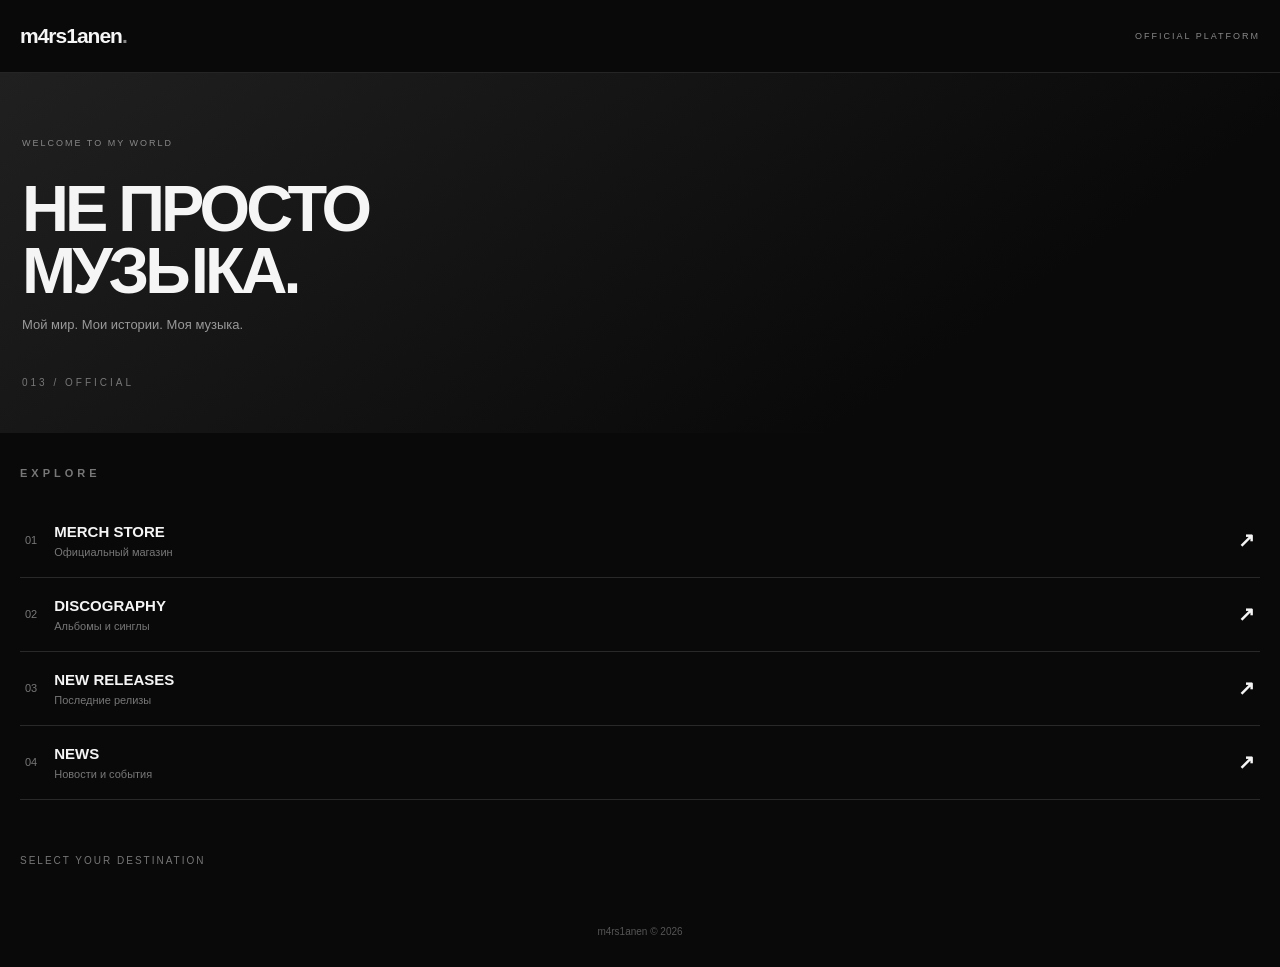
==== index.html @ fedfc9b4 "Prepare GitHub Pages" ====
<!DOCTYPE html>
<html lang="ru">
<head>
<meta charset="UTF-8">
<meta name="viewport" content="width=device-width, initial-scale=1">
<meta name="theme-color" content="#090909">
<title>m4rs1anen — Official</title>
<script src="https://telegram.org/js/telegram-web-app.js"></script>
<link rel="stylesheet" href="css/style.css">
</head>
<body>

<header>
  <div class="logo">m4rs1anen<span>.</span></div>
  <div class="official">OFFICIAL PLATFORM</div>
</header>

<main>
  <section class="hero">
    <div class="hero-label">WELCOME TO MY WORLD</div>
    <h1>НЕ ПРОСТО<br>МУЗЫКА.</h1>
    <p>Мой мир. Мои истории. Моя музыка.</p>
    <div class="hero-number">013 / OFFICIAL</div>
  </section>

  <section class="sections">
    <h2>EXPLORE</h2>

    <div class="menu-card" onclick="openSection('merch')">
      <span>01</span>
      <div><h3>MERCH STORE</h3><p>Официальный магазин</p></div>
      <b>↗</b>
    </div>

    <div class="menu-card" onclick="openSection('music')">
      <span>02</span>
      <div><h3>DISCOGRAPHY</h3><p>Альбомы и синглы</p></div>
      <b>↗</b>
    </div>

    <div class="menu-card" onclick="openSection('releases')">
      <span>03</span>
      <div><h3>NEW RELEASES</h3><p>Последние релизы</p></div>
      <b>↗</b>
    </div>

    <div class="menu-card" onclick="openSection('news')">
      <span>04</span>
      <div><h3>NEWS</h3><p>Новости и события</p></div>
      <b>↗</b>
    </div>
  </section>

  <section id="content">
    <p>SELECT YOUR DESTINATION</p>
  </section>
</main>

<footer>m4rs1anen © 2026</footer>

<script src="js/app.js"></script>
</body>
</html>
---- css/style.css ----
* {
  box-sizing: border-box;
}

body {
  margin: 0;
  background: #090909;
  color: #f5f5f5;
  font-family: Arial, sans-serif;
}

header {
  padding: 24px 20px;
  display: flex;
  justify-content: space-between;
  align-items: center;
  border-bottom: 1px solid #252525;
}

.logo {
  font-size: 21px;
  font-weight: 900;
  letter-spacing: -1px;
}

.logo span {
  color: #888;
}

.official, .hero-label {
  font-size: 9px;
  letter-spacing: 2px;
  color: #888;
}

.hero {
  padding: 65px 22px 45px;
  min-height: 310px;
  background: linear-gradient(145deg, #202020, #090909 75%);
}

.hero h1 {
  font-size: clamp(42px, 12vw, 65px);
  line-height: .95;
  letter-spacing: -4px;
  margin: 30px 0 15px;
}

.hero p {
  color: #999;
  font-size: 13px;
}

.hero-number {
  margin-top: 45px;
  font-size: 10px;
  color: #777;
  letter-spacing: 3px;
}

.sections {
  padding: 25px 20px;
}

.sections h2 {
  font-size: 11px;
  letter-spacing: 4px;
  color: #777;
  margin-bottom: 25px;
}

.menu-card {
  display: flex;
  align-items: center;
  gap: 17px;
  padding: 19px 5px;
  border-bottom: 1px solid #292929;
  cursor: pointer;
}

.menu-card > span {
  color: #777;
  font-size: 11px;
}

.menu-card div {
  flex: 1;
}

.menu-card h3 {
  font-size: 15px;
  margin: 0 0 6px;
}

.menu-card p {
  color: #777;
  font-size: 11px;
  margin: 0;
}

.menu-card b {
  font-size: 20px;
}

#content {
  padding: 20px;
  color: #777;
  font-size: 10px;
  letter-spacing: 2px;
}

footer {
  padding: 30px 20px;
  text-align: center;
  font-size: 10px;
  color: #555;
}
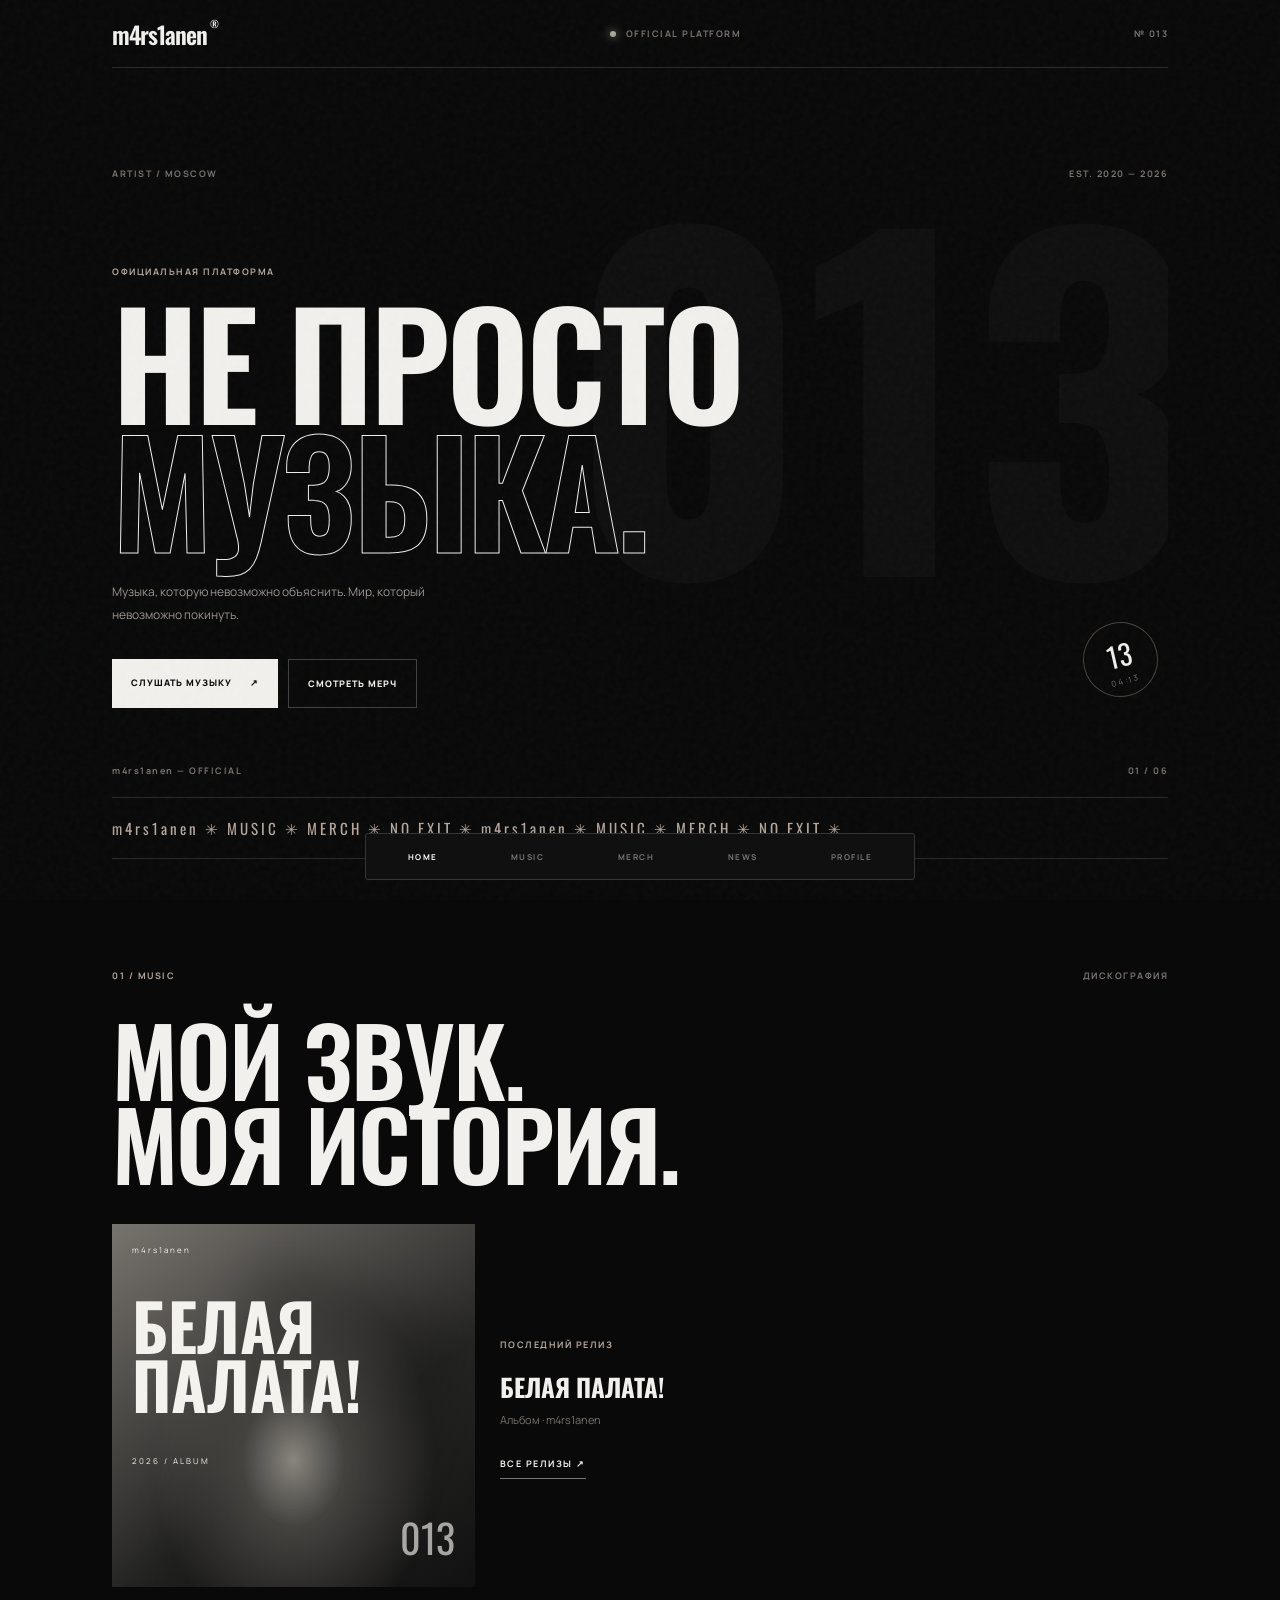
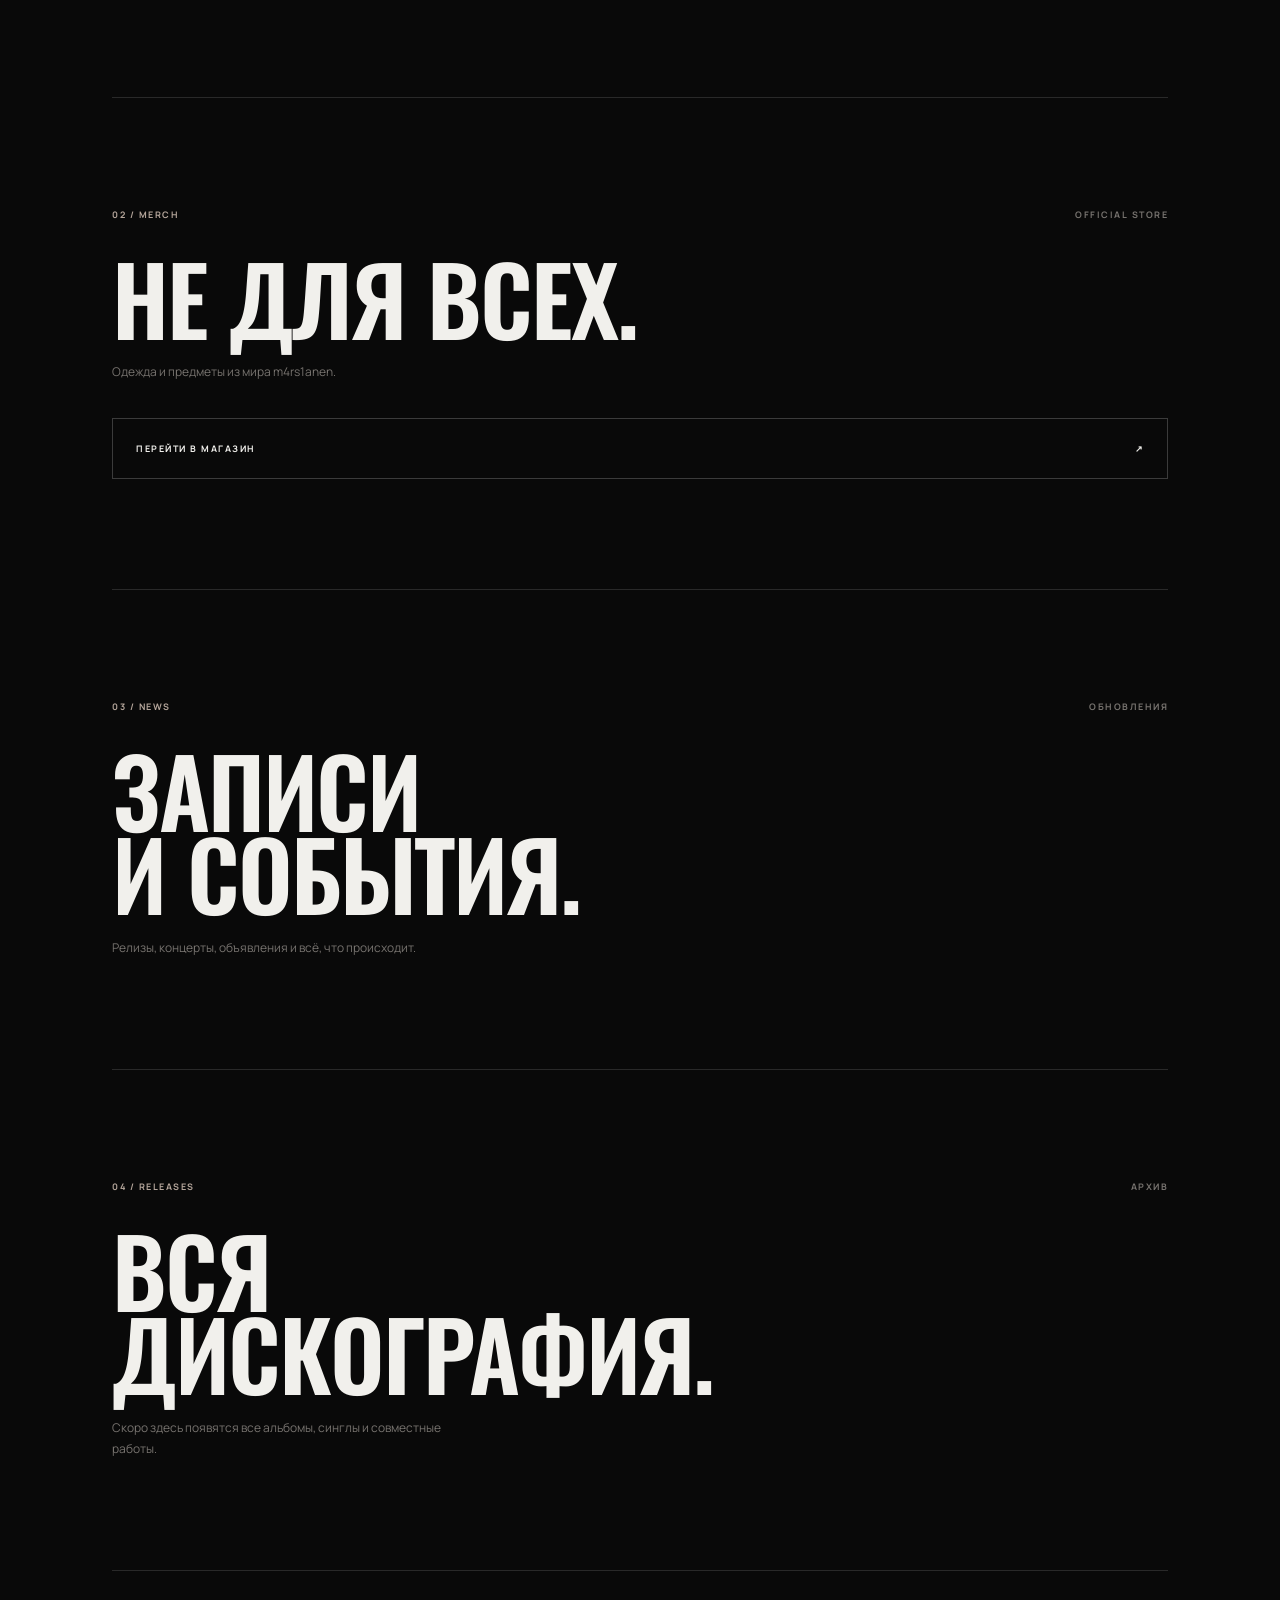
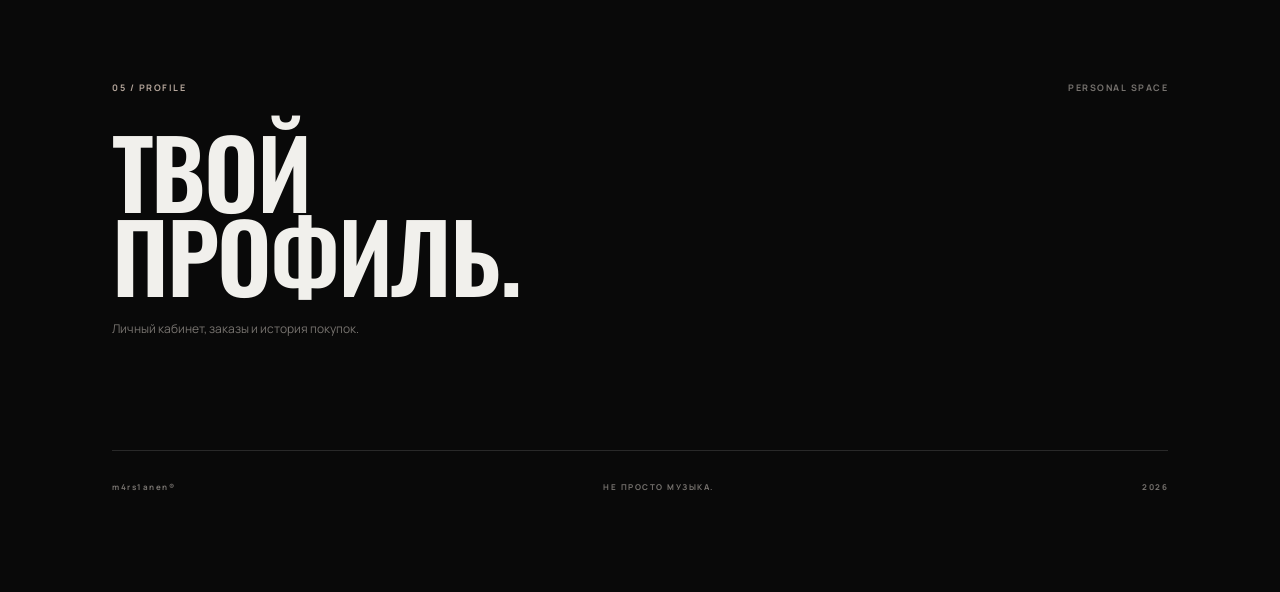
==== commit f6f5b147: "Create official dark homepage" ====
--- a/index.html
+++ b/index.html
@@ -1,63 +1,165 @@
 <!DOCTYPE html>
 <html lang="ru">
 <head>
-<meta charset="UTF-8">
-<meta name="viewport" content="width=device-width, initial-scale=1">
-<meta name="theme-color" content="#090909">
-<title>m4rs1anen — Official</title>
-<script src="https://telegram.org/js/telegram-web-app.js"></script>
-<link rel="stylesheet" href="css/style.css">
+    <meta charset="UTF-8">
+    <meta name="viewport" content="width=device-width, initial-scale=1.0">
+    <meta name="theme-color" content="#090909">
+    <title>m4rs1anen — OFFICIAL</title>
+    <link rel="stylesheet" href="./css/style.css">
+    <script src="https://telegram.org/js/telegram-web-app.js"></script>
 </head>
 <body>
 
-<header>
-  <div class="logo">m4rs1anen<span>.</span></div>
-  <div class="official">OFFICIAL PLATFORM</div>
-</header>
+<div class="app-shell">
 
-<main>
-  <section class="hero">
-    <div class="hero-label">WELCOME TO MY WORLD</div>
-    <h1>НЕ ПРОСТО<br>МУЗЫКА.</h1>
-    <p>Мой мир. Мои истории. Моя музыка.</p>
-    <div class="hero-number">013 / OFFICIAL</div>
-  </section>
+    <header class="topbar">
+        <a href="#home" class="brand">m4rs1anen<span>®</span></a>
+        <div class="top-status">
+            <i></i> OFFICIAL PLATFORM
+        </div>
+        <span class="edition">№ 013</span>
+    </header>
 
-  <section class="sections">
-    <h2>EXPLORE</h2>
+    <main>
 
-    <div class="menu-card" onclick="openSection('merch')">
-      <span>01</span>
-      <div><h3>MERCH STORE</h3><p>Официальный магазин</p></div>
-      <b>↗</b>
-    </div>
+        <section class="hero" id="home">
+            <div class="hero-meta">
+                <span>ARTIST / MOSCOW</span>
+                <span>EST. 2020 — 2026</span>
+            </div>
 
-    <div class="menu-card" onclick="openSection('music')">
-      <span>02</span>
-      <div><h3>DISCOGRAPHY</h3><p>Альбомы и синглы</p></div>
-      <b>↗</b>
-    </div>
+            <p class="eyebrow">ОФИЦИАЛЬНАЯ ПЛАТФОРМА</p>
 
-    <div class="menu-card" onclick="openSection('releases')">
-      <span>03</span>
-      <div><h3>NEW RELEASES</h3><p>Последние релизы</p></div>
-      <b>↗</b>
-    </div>
+            <h1>
+                НЕ ПРОСТО<br>
+                <span>МУЗЫКА.</span>
+            </h1>
 
-    <div class="menu-card" onclick="openSection('news')">
-      <span>04</span>
-      <div><h3>NEWS</h3><p>Новости и события</p></div>
-      <b>↗</b>
-    </div>
-  </section>
+            <p class="hero-copy">
+                Музыка, которую невозможно объяснить.
+                Мир, который невозможно покинуть.
+            </p>
 
-  <section id="content">
-    <p>SELECT YOUR DESTINATION</p>
-  </section>
-</main>
+            <div class="hero-actions">
+                <a href="#music" class="button-primary">
+                    СЛУШАТЬ МУЗЫКУ <span>↗</span>
+                </a>
+                <a href="#merch" class="button-secondary">
+                    СМОТРЕТЬ МЕРЧ
+                </a>
+            </div>
 
-<footer>m4rs1anen © 2026</footer>
+            <div class="hero-stamp">
+                <span>13</span>
+                <small>04:13</small>
+            </div>
 
-<script src="js/app.js"></script>
+            <div class="hero-bottom">
+                <span>m4rs1anen — OFFICIAL</span>
+                <span>01 / 06</span>
+            </div>
+        </section>
+
+        <div class="ticker">
+            <div>
+                m4rs1anen ✳ MUSIC ✳ MERCH ✳ NO EXIT ✳
+                m4rs1anen ✳ MUSIC ✳ MERCH ✳ NO EXIT ✳
+            </div>
+        </div>
+
+        <section class="content-section" id="music">
+            <div class="section-top">
+                <span class="section-index">01 / MUSIC</span>
+                <span class="section-note">ДИСКОГРАФИЯ</span>
+            </div>
+
+            <h2>МОЙ ЗВУК.<br>МОЯ ИСТОРИЯ.</h2>
+
+            <div class="release-card">
+                <div class="release-art">
+                    <span>m4rs1anen</span>
+                    <strong>БЕЛАЯ<br>ПАЛАТА!</strong>
+                    <small>2026 / ALBUM</small>
+                    <div class="art-number">013</div>
+                </div>
+
+                <div class="release-info">
+                    <span>ПОСЛЕДНИЙ РЕЛИЗ</span>
+                    <h3>БЕЛАЯ ПАЛАТА!</h3>
+                    <p>Альбом · m4rs1anen</p>
+                    <a href="#releases">ВСЕ РЕЛИЗЫ ↗</a>
+                </div>
+            </div>
+        </section>
+
+        <section class="content-section" id="merch">
+            <div class="section-top">
+                <span class="section-index">02 / MERCH</span>
+                <span class="section-note">OFFICIAL STORE</span>
+            </div>
+
+            <h2>НЕ ДЛЯ ВСЕХ.</h2>
+            <p class="section-description">
+                Одежда и предметы из мира m4rs1anen.
+            </p>
+
+            <a href="#store" class="wide-link">
+                ПЕРЕЙТИ В МАГАЗИН <span>↗</span>
+            </a>
+        </section>
+
+        <section class="content-section" id="news">
+            <div class="section-top">
+                <span class="section-index">03 / NEWS</span>
+                <span class="section-note">ОБНОВЛЕНИЯ</span>
+            </div>
+
+            <h2>ЗАПИСИ<br>И СОБЫТИЯ.</h2>
+            <p class="section-description">
+                Релизы, концерты, объявления и всё, что происходит.
+            </p>
+        </section>
+
+        <section class="content-section" id="releases">
+            <div class="section-top">
+                <span class="section-index">04 / RELEASES</span>
+                <span class="section-note">АРХИВ</span>
+            </div>
+            <h2>ВСЯ<br>ДИСКОГРАФИЯ.</h2>
+            <p class="section-description">
+                Скоро здесь появятся все альбомы, синглы и совместные работы.
+            </p>
+        </section>
+
+        <section class="content-section profile-section" id="profile">
+            <div class="section-top">
+                <span class="section-index">05 / PROFILE</span>
+                <span class="section-note">PERSONAL SPACE</span>
+            </div>
+            <h2>ТВОЙ<br>ПРОФИЛЬ.</h2>
+            <p class="section-description">
+                Личный кабинет, заказы и история покупок.
+            </p>
+        </section>
+
+    </main>
+
+    <footer>
+        <span>m4rs1anen®</span>
+        <span>НЕ ПРОСТО МУЗЫКА.</span>
+        <span>2026</span>
+    </footer>
+
+    <nav class="bottom-nav">
+        <a href="#home" class="active">HOME</a>
+        <a href="#music">MUSIC</a>
+        <a href="#merch">MERCH</a>
+        <a href="#news">NEWS</a>
+        <a href="#profile">PROFILE</a>
+    </nav>
+
+</div>
+
+<script src="./js/app.js"></script>
 </body>
 </html>
--- a/css/style.css
+++ b/css/style.css
@@ -1,117 +1,471 @@
+@import url('https://fonts.googleapis.com/css2?family=Manrope:wght@400;500;600;700;800&family=Oswald:wght@400;500;600;700&display=swap');
+
+:root {
+    --bg: #090909;
+    --panel: #111111;
+    --white: #f1f0ec;
+    --muted: #77736f;
+    --line: #292929;
+    --accent: #b5a69b;
+}
+
 * {
-  box-sizing: border-box;
+    margin: 0;
+    padding: 0;
+    box-sizing: border-box;
+}
+
+html {
+    scroll-behavior: smooth;
+    scroll-padding-top: 75px;
 }
 
 body {
-  margin: 0;
-  background: #090909;
-  color: #f5f5f5;
-  font-family: Arial, sans-serif;
-}
-
-header {
-  padding: 24px 20px;
-  display: flex;
-  justify-content: space-between;
-  align-items: center;
-  border-bottom: 1px solid #252525;
-}
-
-.logo {
-  font-size: 21px;
-  font-weight: 900;
-  letter-spacing: -1px;
-}
-
-.logo span {
-  color: #888;
-}
-
-.official, .hero-label {
-  font-size: 9px;
-  letter-spacing: 2px;
-  color: #888;
+    background: var(--bg);
+    color: var(--white);
+    font-family: 'Manrope', sans-serif;
+    overflow-x: hidden;
+}
+
+body::before {
+    content: "";
+    position: fixed;
+    inset: 0;
+    pointer-events: none;
+    z-index: 20;
+    opacity: .12;
+    background-image: url("data:image/svg+xml,%3Csvg viewBox='0 0 180 180' xmlns='http://www.w3.org/2000/svg'%3E%3Cfilter id='n'%3E%3CfeTurbulence type='fractalNoise' baseFrequency='.9' numOctaves='3' stitchTiles='stitch'/%3E%3C/filter%3E%3Crect width='100%25' height='100%25' filter='url(%23n)' opacity='.25'/%3E%3C/svg%3E");
+}
+
+a {
+    color: inherit;
+    text-decoration: none;
+}
+
+.app-shell {
+    width: 100%;
+    max-width: 1100px;
+    margin: auto;
+    padding: 0 22px;
+}
+
+.topbar {
+    height: 68px;
+    display: flex;
+    align-items: center;
+    justify-content: space-between;
+    border-bottom: 1px solid var(--line);
+}
+
+.brand {
+    font-family: 'Oswald', sans-serif;
+    font-size: 24px;
+    font-weight: 600;
+    letter-spacing: -1px;
+}
+
+.brand span {
+    font-size: 10px;
+    vertical-align: top;
+    margin-left: 3px;
+}
+
+.top-status,
+.edition,
+.hero-meta,
+.eyebrow,
+.hero-bottom,
+.section-top,
+.release-info > span,
+.release-info > a,
+.wide-link,
+footer,
+.bottom-nav {
+    font-size: 9px;
+    letter-spacing: 1.5px;
+    font-weight: 700;
+}
+
+.top-status {
+    color: var(--muted);
+}
+
+.top-status i {
+    display: inline-block;
+    width: 6px;
+    height: 6px;
+    background: #a6a89b;
+    border-radius: 50%;
+    margin-right: 6px;
+    box-shadow: 0 0 10px #a6a89b;
+}
+
+.edition {
+    color: var(--muted);
 }
 
 .hero {
-  padding: 65px 22px 45px;
-  min-height: 310px;
-  background: linear-gradient(145deg, #202020, #090909 75%);
-}
-
-.hero h1 {
-  font-size: clamp(42px, 12vw, 65px);
-  line-height: .95;
-  letter-spacing: -4px;
-  margin: 30px 0 15px;
-}
-
-.hero p {
-  color: #999;
-  font-size: 13px;
-}
-
-.hero-number {
-  margin-top: 45px;
-  font-size: 10px;
-  color: #777;
-  letter-spacing: 3px;
-}
-
-.sections {
-  padding: 25px 20px;
-}
-
-.sections h2 {
-  font-size: 11px;
-  letter-spacing: 4px;
-  color: #777;
-  margin-bottom: 25px;
-}
-
-.menu-card {
-  display: flex;
-  align-items: center;
-  gap: 17px;
-  padding: 19px 5px;
-  border-bottom: 1px solid #292929;
-  cursor: pointer;
-}
-
-.menu-card > span {
-  color: #777;
-  font-size: 11px;
-}
-
-.menu-card div {
-  flex: 1;
-}
-
-.menu-card h3 {
-  font-size: 15px;
-  margin: 0 0 6px;
-}
-
-.menu-card p {
-  color: #777;
-  font-size: 11px;
-  margin: 0;
-}
-
-.menu-card b {
-  font-size: 20px;
-}
-
-#content {
-  padding: 20px;
-  color: #777;
-  font-size: 10px;
-  letter-spacing: 2px;
+    min-height: 620px;
+    position: relative;
+    display: flex;
+    flex-direction: column;
+    justify-content: center;
+    padding: 75px 0 65px;
+    border-bottom: 1px solid var(--line);
+    overflow: hidden;
+}
+
+.hero::before {
+    content: "013";
+    position: absolute;
+    right: -25px;
+    top: 100px;
+    font-family: 'Oswald', sans-serif;
+    font-size: clamp(190px, 45vw, 430px);
+    font-weight: 700;
+    line-height: 1;
+    color: rgba(255,255,255,.025);
+    pointer-events: none;
+}
+
+.hero-meta {
+    display: flex;
+    justify-content: space-between;
+    color: var(--muted);
+    margin-bottom: 85px;
+}
+
+.eyebrow {
+    color: var(--accent);
+    margin-bottom: 18px;
+}
+
+.hero h1,
+.content-section h2 {
+    font-family: 'Oswald', sans-serif;
+    font-size: clamp(66px, 14vw, 145px);
+    font-weight: 600;
+    line-height: .88;
+    letter-spacing: -4px;
+    position: relative;
+    z-index: 1;
+}
+
+.hero h1 span {
+    color: transparent;
+    -webkit-text-stroke: 1px #eee;
+}
+
+.hero-copy {
+    max-width: 330px;
+    margin-top: 30px;
+    color: #99948e;
+    font-size: 12px;
+    line-height: 1.9;
+}
+
+.hero-actions {
+    display: flex;
+    flex-wrap: wrap;
+    gap: 10px;
+    margin-top: 32px;
+}
+
+.button-primary,
+.button-secondary {
+    padding: 17px 19px;
+    font-size: 9px;
+    letter-spacing: 1px;
+    font-weight: 800;
+    transition: .25s;
+}
+
+.button-primary {
+    background: var(--white);
+    color: #090909;
+}
+
+.button-primary span {
+    margin-left: 15px;
+}
+
+.button-primary:hover {
+    background: var(--accent);
+}
+
+.button-secondary {
+    border: 1px solid #414141;
+}
+
+.button-secondary:hover {
+    border-color: var(--white);
+}
+
+.hero-stamp {
+    position: absolute;
+    right: 10px;
+    bottom: 100px;
+    width: 75px;
+    height: 75px;
+    border: 1px solid #48433f;
+    border-radius: 50%;
+    display: flex;
+    flex-direction: column;
+    align-items: center;
+    justify-content: center;
+    transform: rotate(-13deg);
+}
+
+.hero-stamp span {
+    font-family: 'Oswald', sans-serif;
+    font-size: 28px;
+}
+
+.hero-stamp small {
+    font-size: 8px;
+    letter-spacing: 2px;
+    color: var(--muted);
+}
+
+.hero-bottom {
+    position: absolute;
+    bottom: 20px;
+    left: 0;
+    right: 0;
+    display: flex;
+    justify-content: space-between;
+    color: var(--muted);
+}
+
+.ticker {
+    overflow: hidden;
+    white-space: nowrap;
+    padding: 19px 0;
+    border-bottom: 1px solid var(--line);
+    color: var(--accent);
+    font-family: 'Oswald', sans-serif;
+    font-size: 15px;
+    letter-spacing: 3px;
+}
+
+.ticker div {
+    display: inline-block;
+    animation: ticker 28s linear infinite;
+}
+
+@keyframes ticker {
+    from { transform: translateX(0); }
+    to { transform: translateX(-50%); }
+}
+
+.content-section {
+    padding: 85px 0;
+    border-bottom: 1px solid var(--line);
+}
+
+.section-top {
+    display: flex;
+    justify-content: space-between;
+    margin-bottom: 35px;
+}
+
+.section-index {
+    color: var(--accent);
+}
+
+.section-note {
+    color: var(--muted);
+}
+
+.content-section h2 {
+    font-size: clamp(50px, 10vw, 95px);
+    letter-spacing: -2px;
+}
+
+.section-description {
+    color: var(--muted);
+    font-size: 12px;
+    line-height: 1.8;
+    margin-top: 22px;
+    max-width: 350px;
+}
+
+.release-card {
+    margin-top: 40px;
+    display: grid;
+    grid-template-columns: 1fr 1fr;
+    gap: 25px;
+    align-items: center;
+}
+
+.release-art {
+    aspect-ratio: 1;
+    background:
+        radial-gradient(ellipse at 50% 65%, #aaa69d 0%, #55534f 20%, transparent 55%),
+        linear-gradient(145deg, #77736d, #262625 60%, #111);
+    position: relative;
+    padding: 20px;
+    overflow: hidden;
+    display: flex;
+    flex-direction: column;
+    justify-content: space-between;
+    color: #f4f2ed;
+}
+
+.release-art::after {
+    content: "";
+    position: absolute;
+    width: 60%;
+    height: 120%;
+    left: 20%;
+    top: 15%;
+    background: rgba(0,0,0,.2);
+    filter: blur(25px);
+    transform: rotate(20deg);
+}
+
+.release-art > * {
+    position: relative;
+    z-index: 1;
+}
+
+.release-art > span,
+.release-art small {
+    font-size: 8px;
+    letter-spacing: 2px;
+}
+
+.release-art strong {
+    font-family: 'Oswald', sans-serif;
+    font-size: clamp(30px, 8vw, 65px);
+    line-height: .9;
+}
+
+.art-number {
+    font-family: 'Oswald', sans-serif;
+    font-size: 40px;
+    text-align: right;
+    opacity: .65;
+}
+
+.release-info > span {
+    color: var(--accent);
+}
+
+.release-info h3 {
+    font-family: 'Oswald', sans-serif;
+    font-size: 25px;
+    margin-top: 15px;
+}
+
+.release-info p {
+    font-size: 11px;
+    color: var(--muted);
+    margin-top: 7px;
+}
+
+.release-info > a {
+    display: inline-block;
+    margin-top: 30px;
+    padding-bottom: 8px;
+    border-bottom: 1px solid #777;
+}
+
+.wide-link {
+    margin-top: 35px;
+    border: 1px solid #3b3b3b;
+    padding: 23px;
+    display: flex;
+    justify-content: space-between;
+    transition: .2s;
+}
+
+.wide-link:hover {
+    background: var(--white);
+    color: var(--bg);
+}
+
+.profile-section {
+    padding-bottom: 110px;
 }
 
 footer {
-  padding: 30px 20px;
-  text-align: center;
-  font-size: 10px;
-  color: #555;
-}
+    display: flex;
+    justify-content: space-between;
+    padding: 30px 0 100px;
+    color: var(--muted);
+    font-size: 8px;
+}
+
+.bottom-nav {
+    position: fixed;
+    z-index: 30;
+    left: 50%;
+    bottom: 12px;
+    transform: translateX(-50%);
+    width: calc(100% - 24px);
+    max-width: 550px;
+    background: rgba(18,18,18,.94);
+    backdrop-filter: blur(20px);
+    border: 1px solid #353535;
+    display: flex;
+    justify-content: space-around;
+    padding: 17px 5px;
+    border-radius: 3px;
+}
+
+.bottom-nav a {
+    color: #777;
+    font-size: 8px;
+    transition: .2s;
+}
+
+.bottom-nav a.active,
+.bottom-nav a:hover {
+    color: #fff;
+}
+
+@media (min-width: 700px) {
+    .hero {
+        min-height: 730px;
+    }
+
+    .content-section {
+        padding: 110px 0;
+    }
+
+    .release-card {
+        max-width: 750px;
+    }
+
+    .bottom-nav {
+        bottom: 20px;
+    }
+}
+
+@media (max-width: 380px) {
+    .app-shell {
+        padding: 0 15px;
+    }
+
+    .top-status {
+        font-size: 7px;
+    }
+
+    .hero h1 {
+        letter-spacing: -2px;
+    }
+
+    .bottom-nav a {
+        font-size: 7px;
+        letter-spacing: .5px;
+    }
+
+    .release-card {
+        gap: 14px;
+    }
+
+    .release-info h3 {
+        font-size: 19px;
+    }
+}
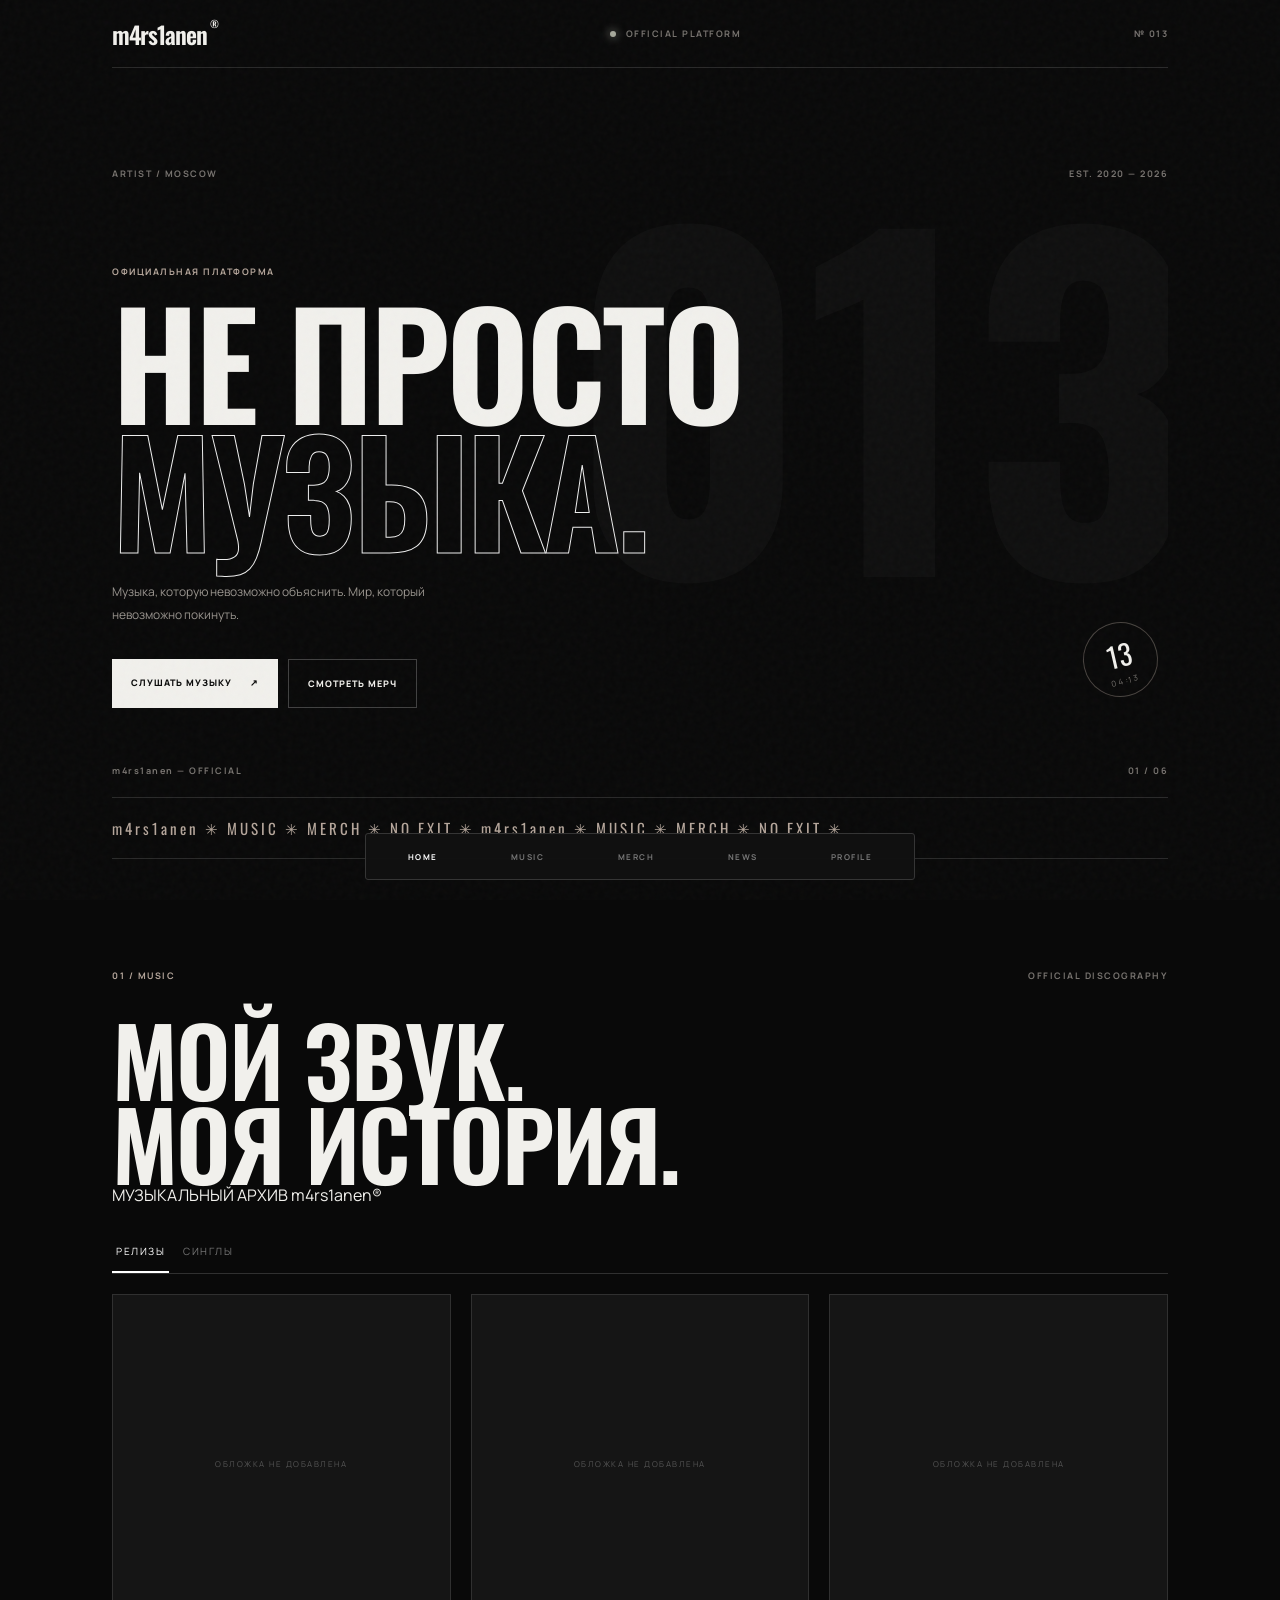
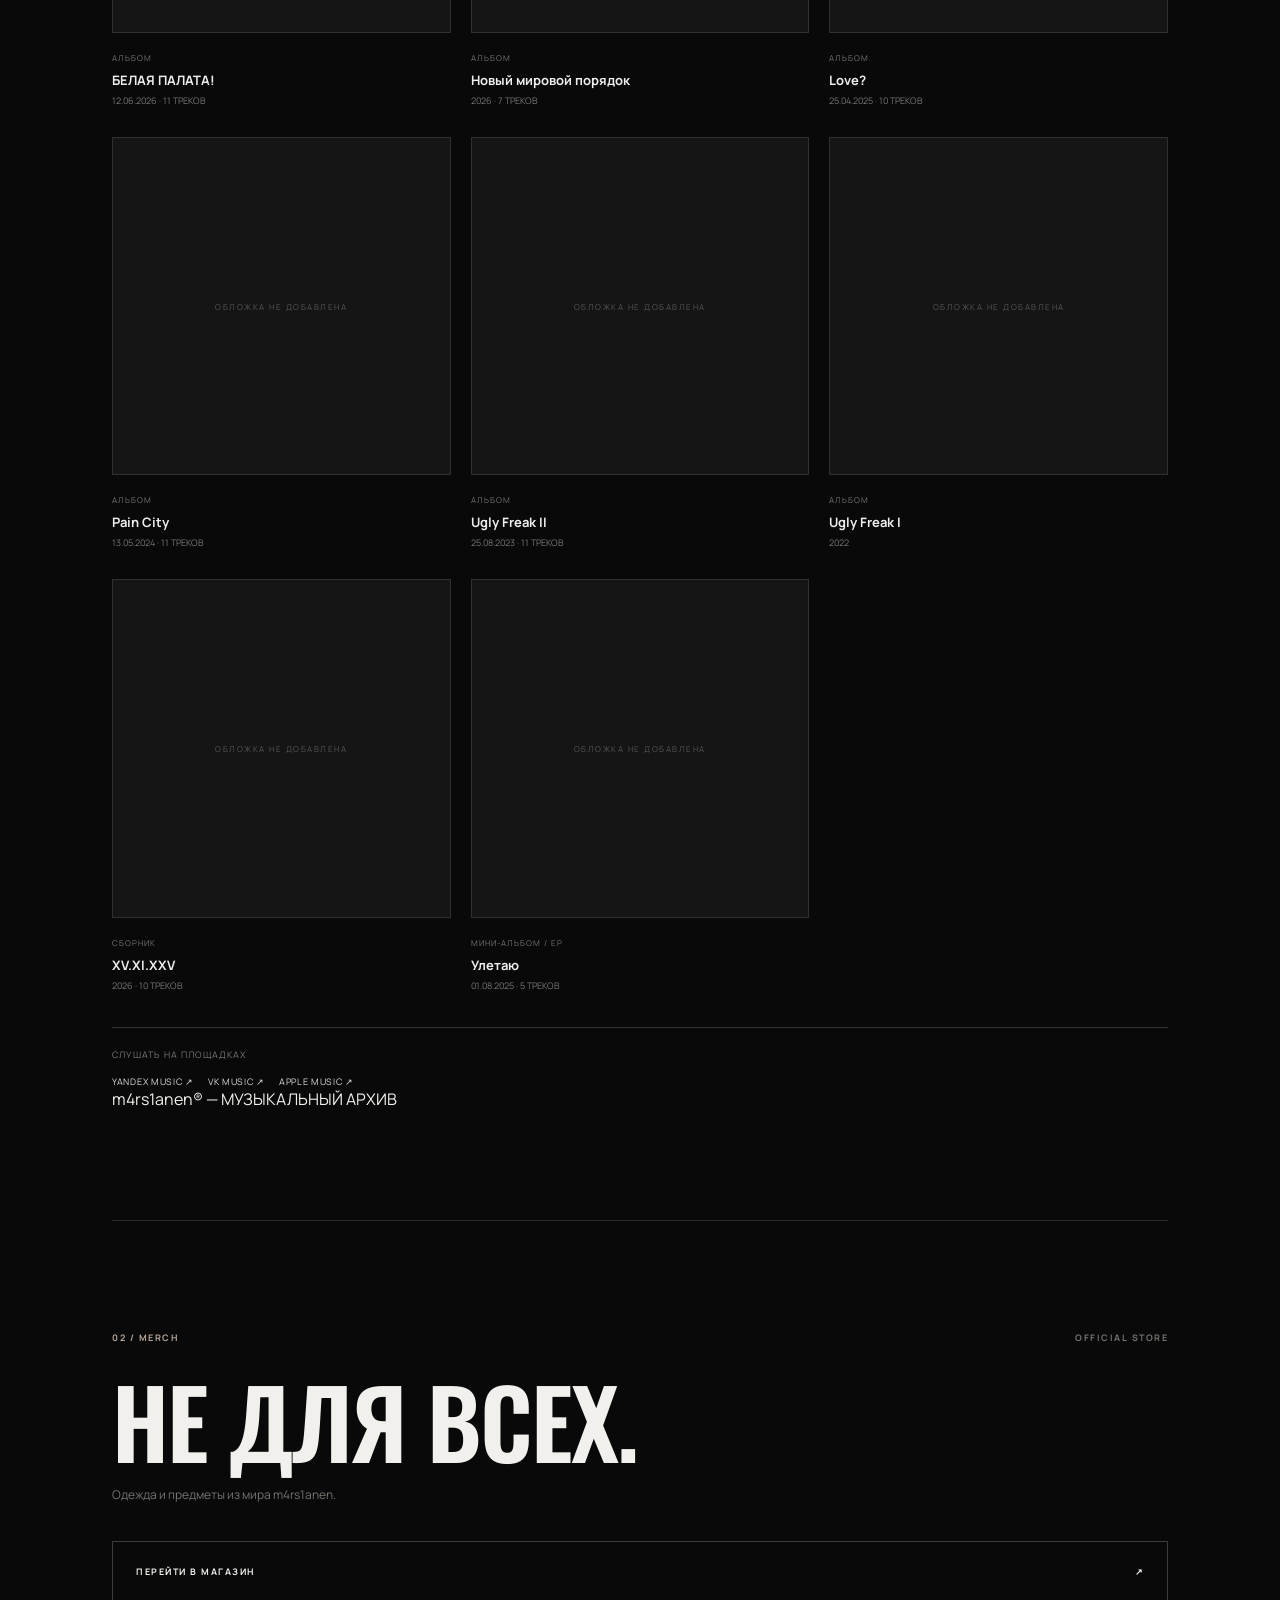
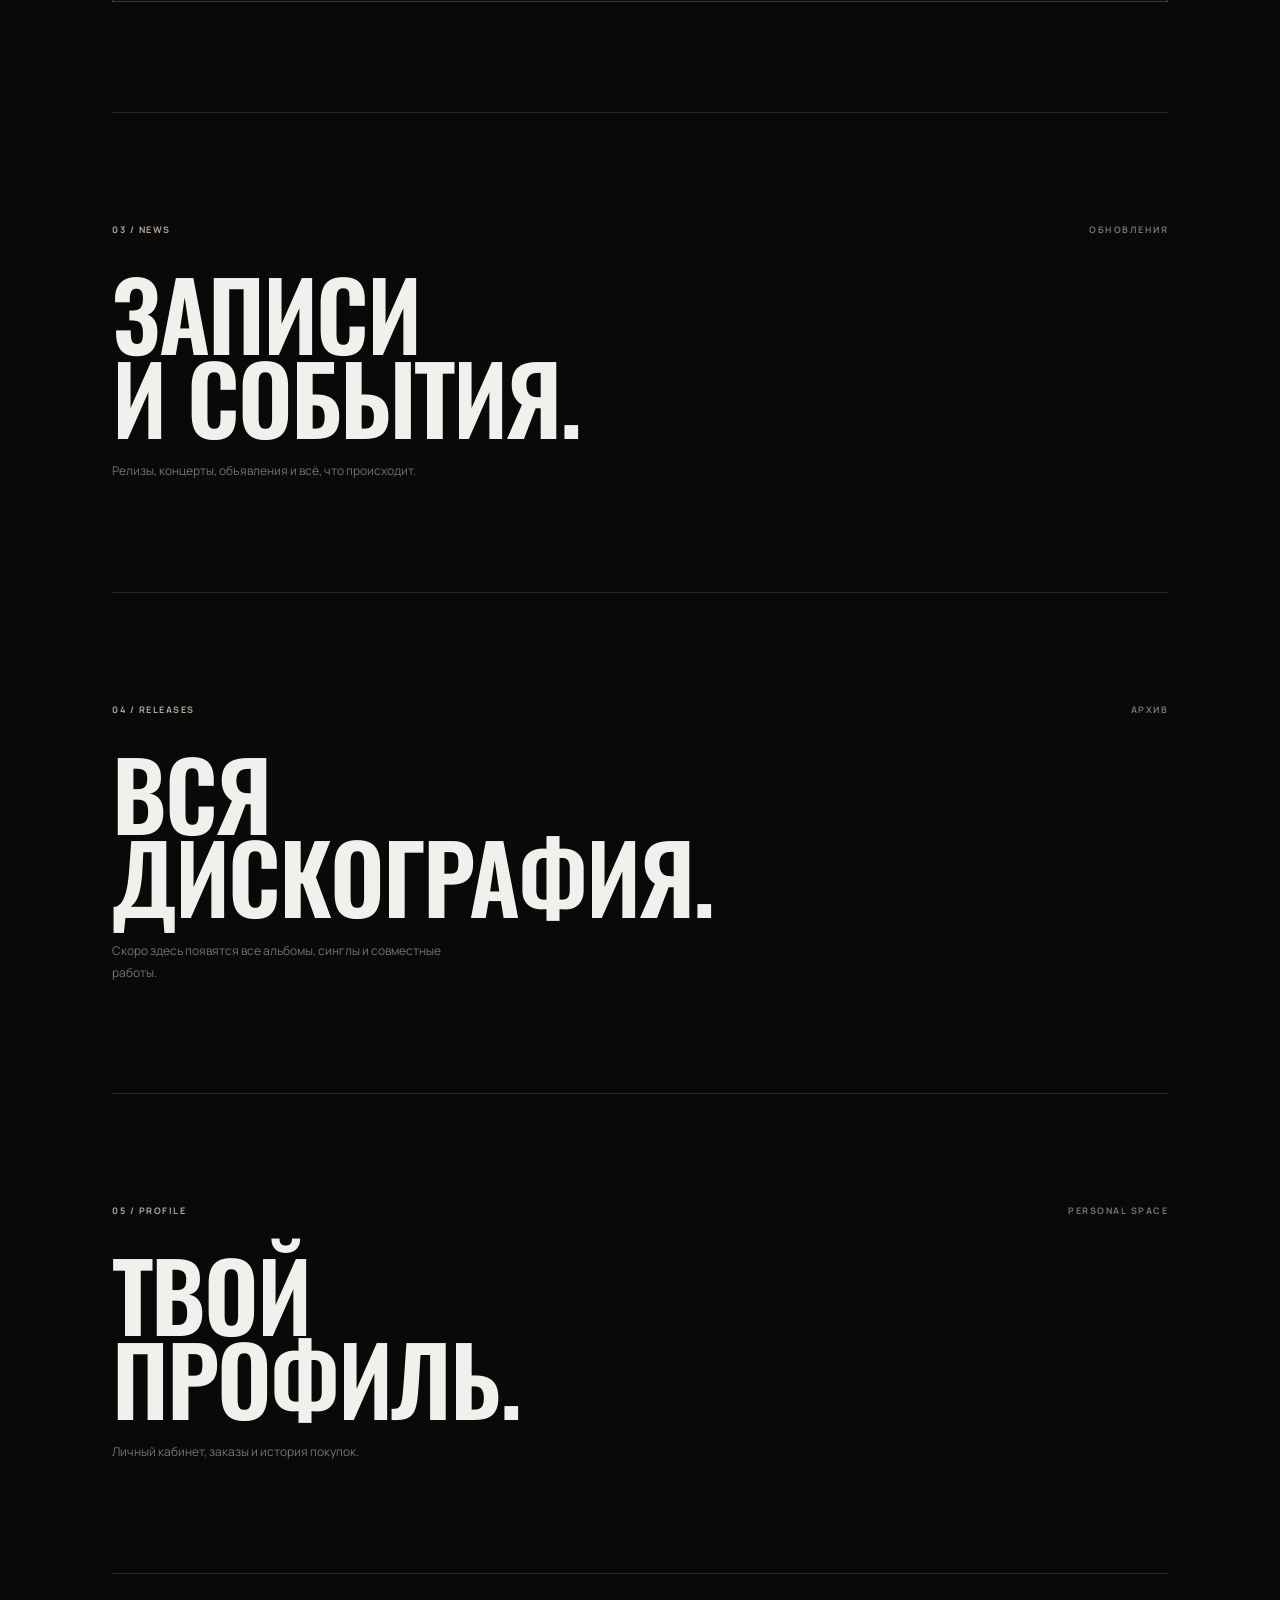
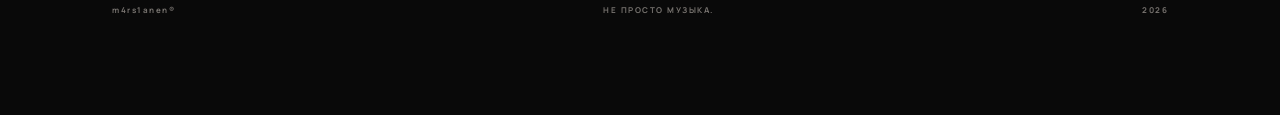
==== commit f78fc02a: "Add dynamic official music catalog" ====
--- a/index.html
+++ b/index.html
@@ -67,30 +67,45 @@
             </div>
         </div>
 
-        <section class="content-section" id="music">
-            <div class="section-top">
-                <span class="section-index">01 / MUSIC</span>
-                <span class="section-note">ДИСКОГРАФИЯ</span>
-            </div>
+        <section class="content-section music-section" id="music">
+    <div class="section-top">
+        <span class="section-index">01 / MUSIC</span>
+        <span class="section-note">OFFICIAL DISCOGRAPHY</span>
+    </div>
 
-            <h2>МОЙ ЗВУК.<br>МОЯ ИСТОРИЯ.</h2>
+    <h2>МОЙ ЗВУК.<br>МОЯ ИСТОРИЯ.</h2>
 
-            <div class="release-card">
-                <div class="release-art">
-                    <span>m4rs1anen</span>
-                    <strong>БЕЛАЯ<br>ПАЛАТА!</strong>
-                    <small>2026 / ALBUM</small>
-                    <div class="art-number">013</div>
-                </div>
+    <div class="music-catalog-heading">
+        <span>МУЗЫКАЛЬНЫЙ АРХИВ</span>
+        <span>m4rs1anen®</span>
+    </div>
 
-                <div class="release-info">
-                    <span>ПОСЛЕДНИЙ РЕЛИЗ</span>
-                    <h3>БЕЛАЯ ПАЛАТА!</h3>
-                    <p>Альбом · m4rs1anen</p>
-                    <a href="#releases">ВСЕ РЕЛИЗЫ ↗</a>
-                </div>
-            </div>
-        </section>
+    <div class="catalog-tabs">
+        <button class="catalog-tab active" data-catalog="releases">
+            РЕЛИЗЫ
+        </button>
+        <button class="catalog-tab" data-catalog="singles">
+            СИНГЛЫ
+        </button>
+    </div>
+
+    <div id="music-grid" class="music-grid">
+        <p class="music-loading">ЗАГРУЗКА МУЗЫКАЛЬНОГО АРХИВА...</p>
+    </div>
+
+    <div id="music-details" class="music-details" hidden></div>
+
+    <div class="music-platforms">
+        <span>СЛУШАТЬ НА ПЛОЩАДКАХ</span>
+        <a href="https://music.yandex.ru/artist/10161318" target="_blank" rel="noopener">YANDEX MUSIC ↗</a>
+        <a href="https://vk.ru/artist/7073549496363757635" target="_blank" rel="noopener">VK MUSIC ↗</a>
+        <a href="https://music.apple.com/ie/artist/m4rs1anen/1528858270" target="_blank" rel="noopener">APPLE MUSIC ↗</a>
+    </div>
+
+    <p class="music-disclaimer">
+        m4rs1anen® — МУЗЫКАЛЬНЫЙ АРХИВ
+    </p>
+</section>
 
         <section class="content-section" id="merch">
             <div class="section-top">
--- a/css/style.css
+++ b/css/style.css
@@ -469,3 +469,244 @@
         font-size: 19px;
     }
 }
+
+/* OFFICIAL MUSIC CATALOG */
+
+.music-catalog {
+    width: 100%;
+    margin-top: 30px;
+}
+
+.music-grid {
+    display: grid;
+    grid-template-columns: repeat(2, minmax(0, 1fr));
+    gap: 22px 12px;
+    margin-top: 20px;
+}
+
+.music-item {
+    min-width: 0;
+    cursor: pointer;
+}
+
+.music-cover {
+    position: relative;
+    width: 100%;
+    aspect-ratio: 1 / 1;
+    overflow: hidden;
+    background: #151515;
+    border: 1px solid #303030;
+    display: flex;
+    align-items: center;
+    justify-content: center;
+}
+
+.music-cover img {
+    width: 100%;
+    height: 100%;
+    object-fit: cover;
+    display: block;
+}
+
+.music-cover-empty {
+    color: #555;
+    font-size: 8px;
+    letter-spacing: 1.5px;
+    text-align: center;
+    padding: 10px;
+}
+
+.music-item-info {
+    padding-top: 11px;
+}
+
+.music-item-info > span {
+    color: var(--muted);
+    font-size: 8px;
+    letter-spacing: 1px;
+}
+
+.music-item-info h3 {
+    color: #eee;
+    font-size: 13px;
+    line-height: 1.3;
+    margin-top: 6px;
+    overflow-wrap: anywhere;
+}
+
+.music-item-info p {
+    color: #777;
+    font-size: 9px;
+    margin-top: 5px;
+}
+
+.music-item:active {
+    opacity: .7;
+}
+
+@media (max-width: 340px) {
+    .music-grid {
+        grid-template-columns: 1fr;
+    }
+}
+
+/* MUSIC CATALOG INTERFACE */
+
+.catalog-tabs {
+    display: flex;
+    gap: 10px;
+    margin-top: 25px;
+    border-bottom: 1px solid #303030;
+}
+
+.catalog-tab {
+    background: transparent;
+    border: 0;
+    border-bottom: 2px solid transparent;
+    padding: 13px 4px;
+    color: #777;
+    font: inherit;
+    font-size: 10px;
+    letter-spacing: 1.5px;
+    cursor: pointer;
+}
+
+.catalog-tab.active {
+    color: #fff;
+    border-bottom-color: #fff;
+}
+
+.music-loading {
+    grid-column: 1 / -1;
+    padding: 30px 0;
+    color: #777;
+    font-size: 10px;
+    letter-spacing: 1px;
+    line-height: 1.7;
+}
+
+.music-platforms {
+    display: flex;
+    flex-wrap: wrap;
+    gap: 14px;
+    margin-top: 35px;
+    padding-top: 20px;
+    border-top: 1px solid #303030;
+}
+
+.music-platforms span {
+    width: 100%;
+    color: #777;
+    font-size: 9px;
+    letter-spacing: 1px;
+}
+
+.music-platforms a {
+    color: #ddd;
+    font-size: 9px;
+    letter-spacing: .7px;
+}
+
+.music-platforms a:hover {
+    color: #fff;
+}
+
+.music-details {
+    margin-top: 25px;
+    padding-bottom: 20px;
+}
+
+.music-back {
+    display: block;
+    margin-bottom: 25px;
+    padding: 12px 0;
+    background: transparent;
+    border: 0;
+    color: #aaa;
+    font: inherit;
+    font-size: 10px;
+    letter-spacing: 1px;
+    cursor: pointer;
+}
+
+.music-detail-cover {
+    width: min(100%, 300px);
+    aspect-ratio: 1;
+    margin-bottom: 25px;
+    background: #151515;
+    border: 1px solid #303030;
+    display: flex;
+    align-items: center;
+    justify-content: center;
+    overflow: hidden;
+}
+
+.music-detail-cover img {
+    width: 100%;
+    height: 100%;
+    object-fit: cover;
+}
+
+.music-detail-title {
+    margin-top: 10px;
+    color: #fff;
+    font-size: 25px;
+    line-height: 1.2;
+    overflow-wrap: anywhere;
+}
+
+.music-detail-date {
+    margin-top: 8px;
+    color: #777;
+    font-size: 11px;
+}
+
+.music-track-heading {
+    margin-top: 35px;
+    margin-bottom: 15px;
+    padding-bottom: 12px;
+    border-bottom: 1px solid #303030;
+    color: #aaa;
+    font-size: 10px;
+    letter-spacing: 1.5px;
+}
+
+.music-track-list {
+    display: flex;
+    flex-direction: column;
+}
+
+.music-track {
+    display: grid;
+    grid-template-columns: 28px 1fr auto;
+    gap: 10px;
+    padding: 14px 0;
+    border-bottom: 1px solid #242424;
+    color: #ddd;
+    font-size: 11px;
+    line-height: 1.5;
+}
+
+.music-track span:first-child,
+.music-track span:last-child {
+    color: #777;
+    font-size: 10px;
+}
+
+.music-track span:nth-child(2) {
+    overflow-wrap: anywhere;
+}
+
+.music-item:focus-visible,
+.catalog-tab:focus-visible,
+.music-back:focus-visible {
+    outline: 1px solid #aaa;
+    outline-offset: 4px;
+}
+
+@media (min-width: 700px) {
+    .music-grid {
+        grid-template-columns: repeat(3, minmax(0, 1fr));
+        gap: 30px 20px;
+    }
+}
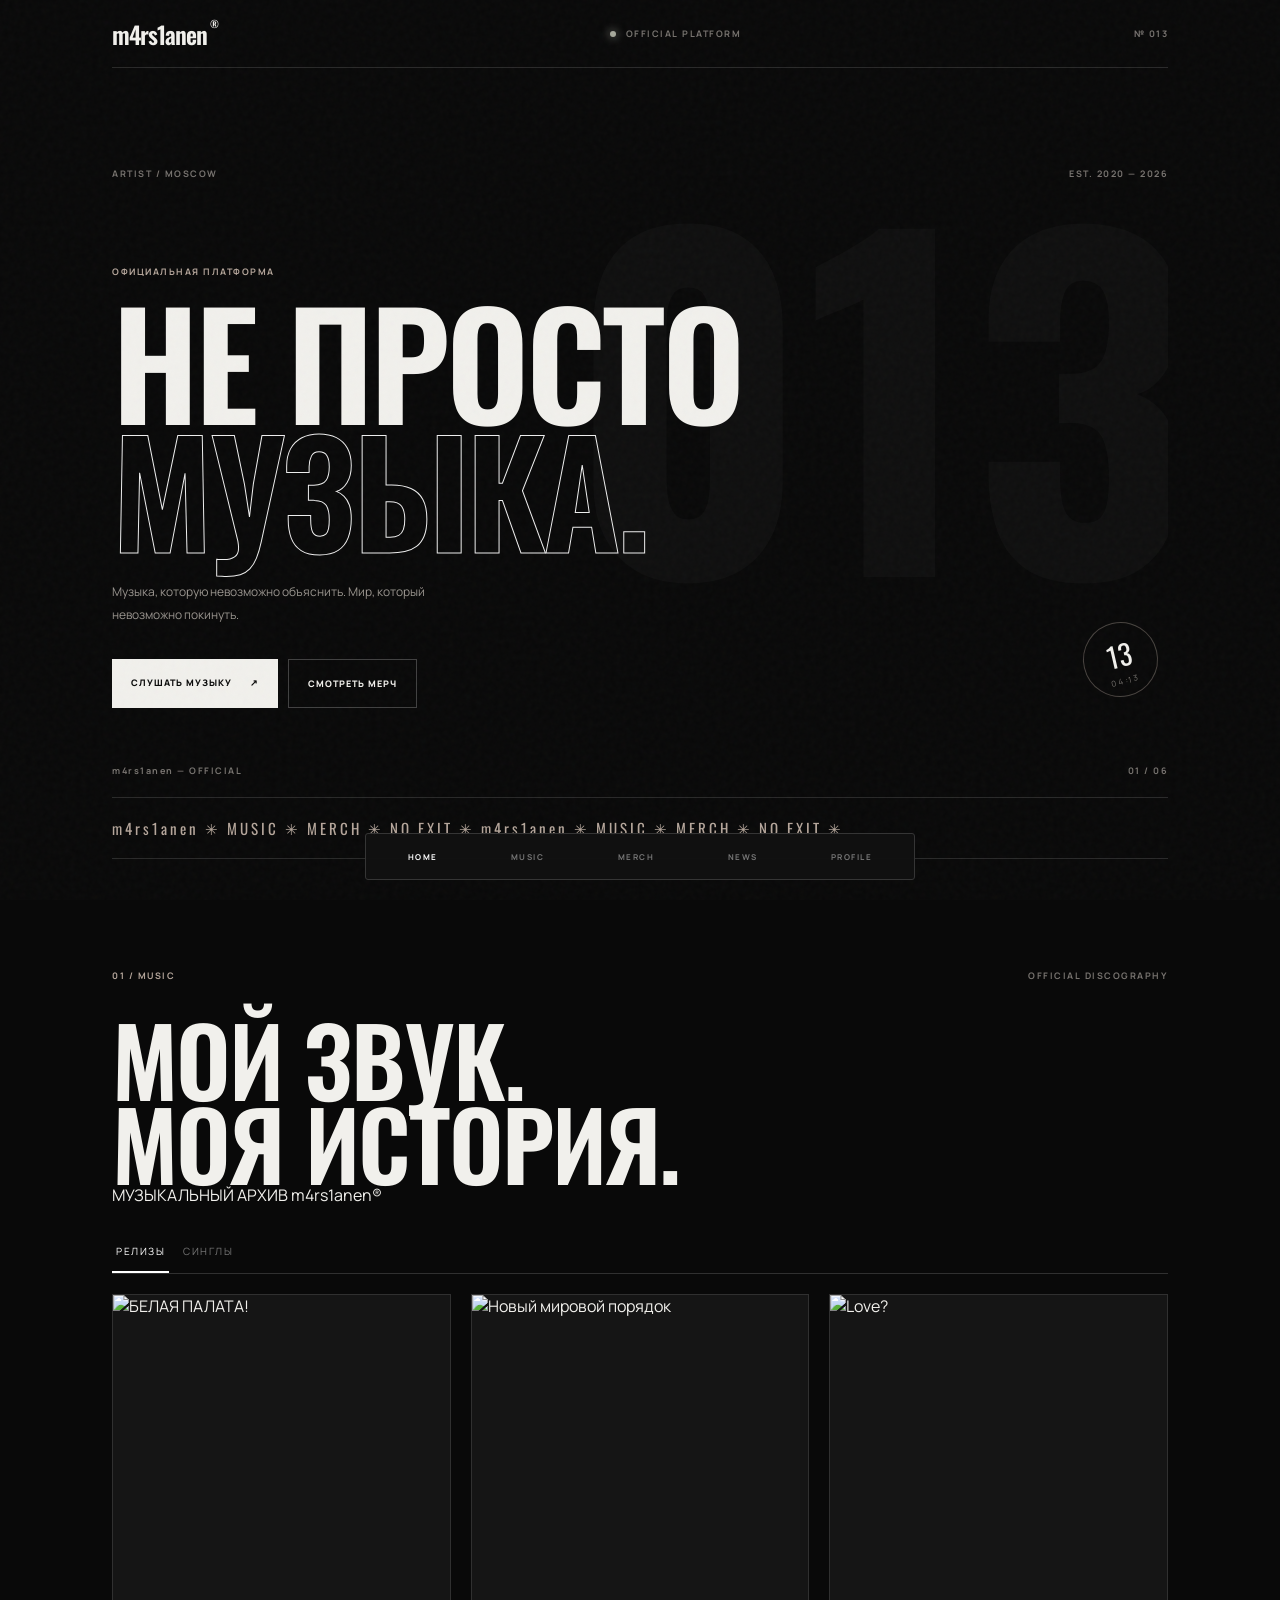
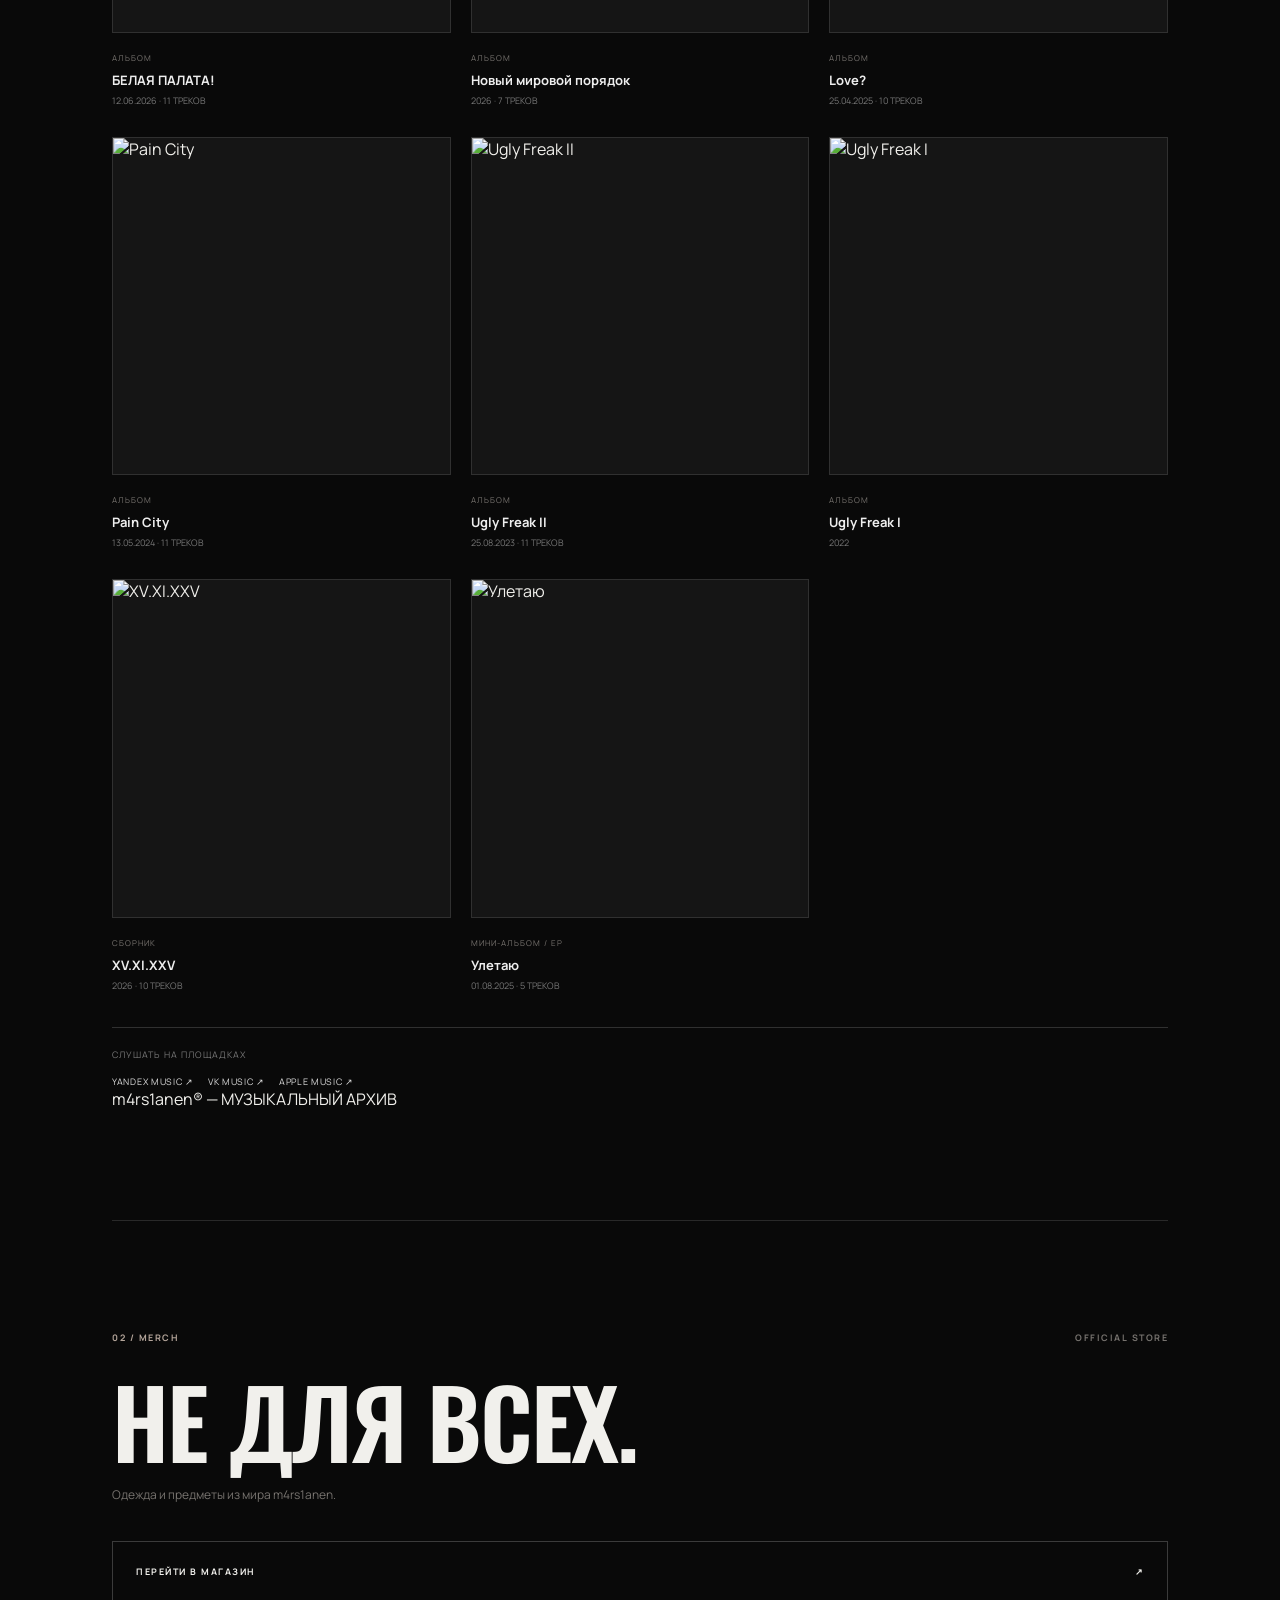
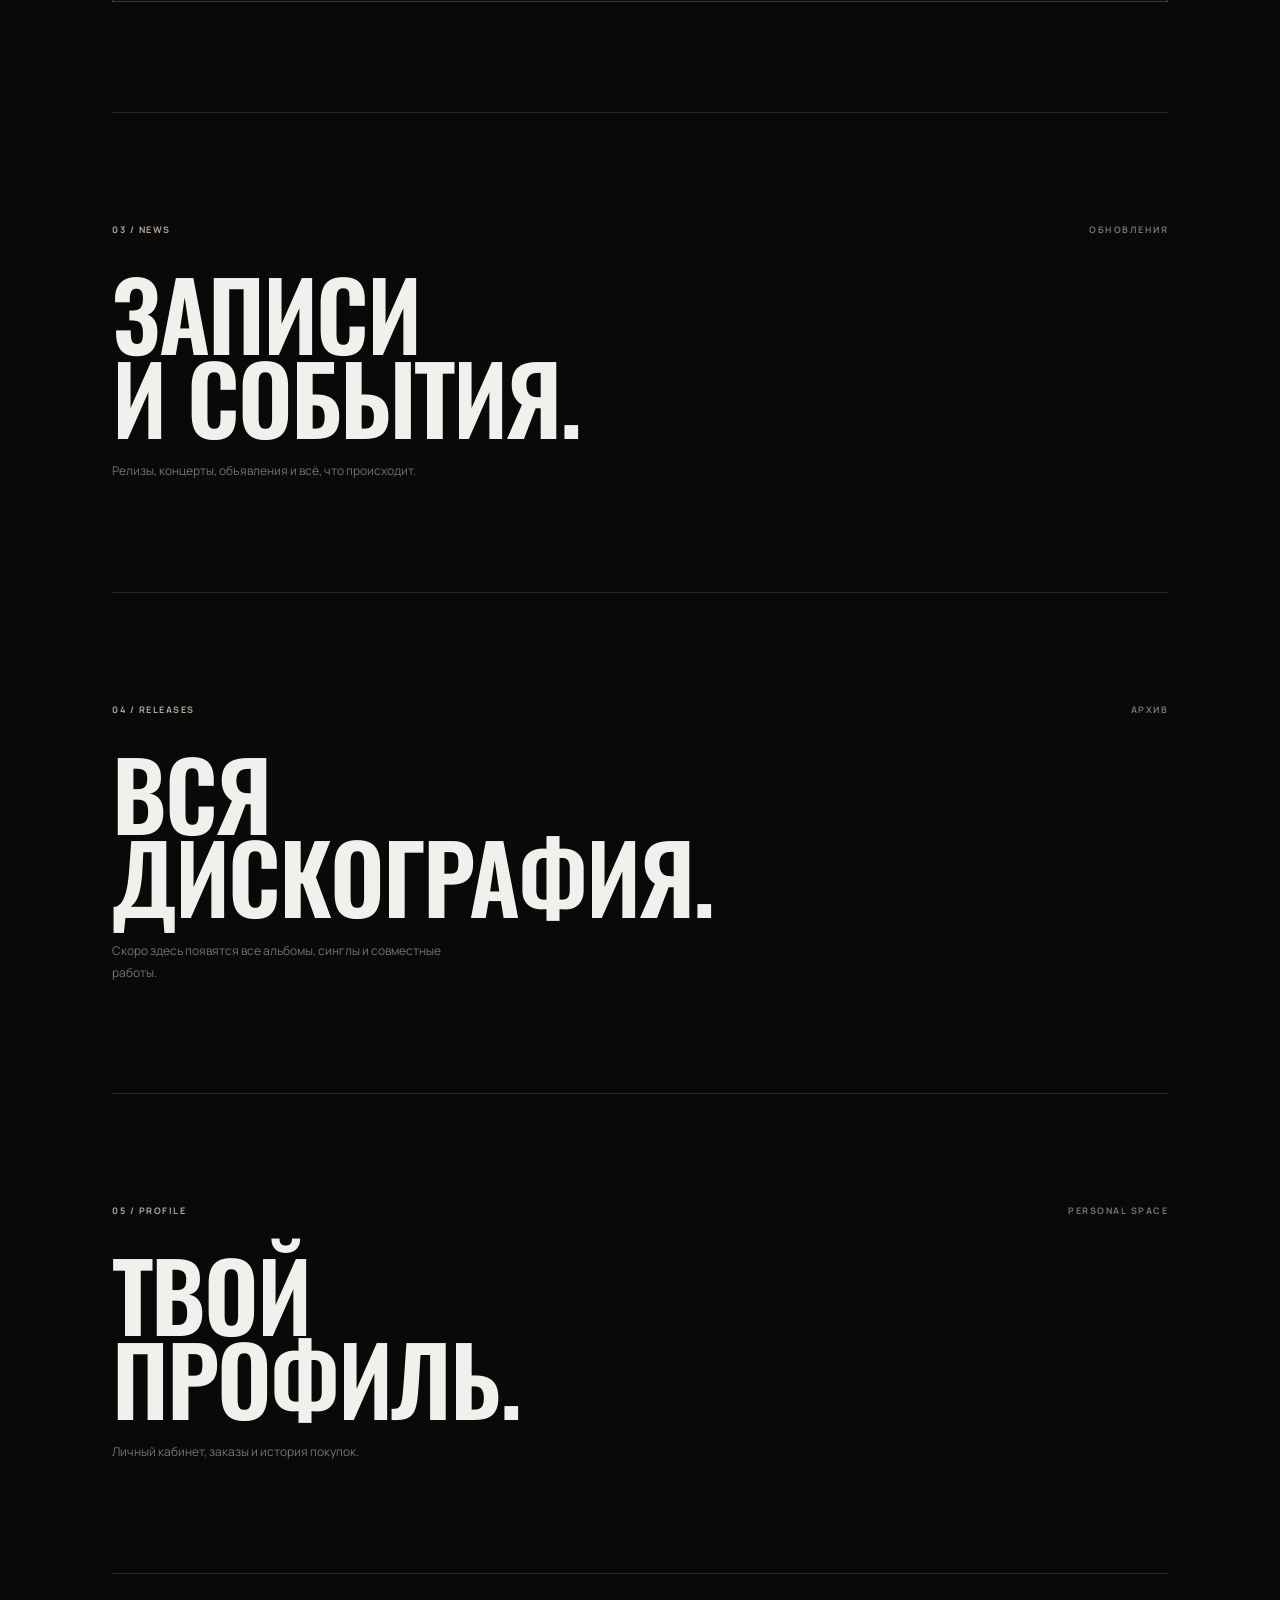
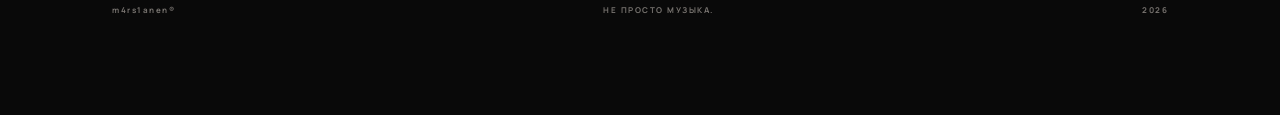
==== commit 677ab814: "Refresh app asset cache versions" ====
--- a/index.html
+++ b/index.html
@@ -5,7 +5,7 @@
     <meta name="viewport" content="width=device-width, initial-scale=1.0">
     <meta name="theme-color" content="#090909">
     <title>m4rs1anen — OFFICIAL</title>
-    <link rel="stylesheet" href="./css/style.css">
+    <link rel="stylesheet" href="./css/style.css?v=3">
     <script src="https://telegram.org/js/telegram-web-app.js"></script>
 </head>
 <body>
@@ -175,6 +175,6 @@
 
 </div>
 
-<script src="./js/app.js"></script>
+<script src="./js/app.js?v=3"></script>
 </body>
 </html>
